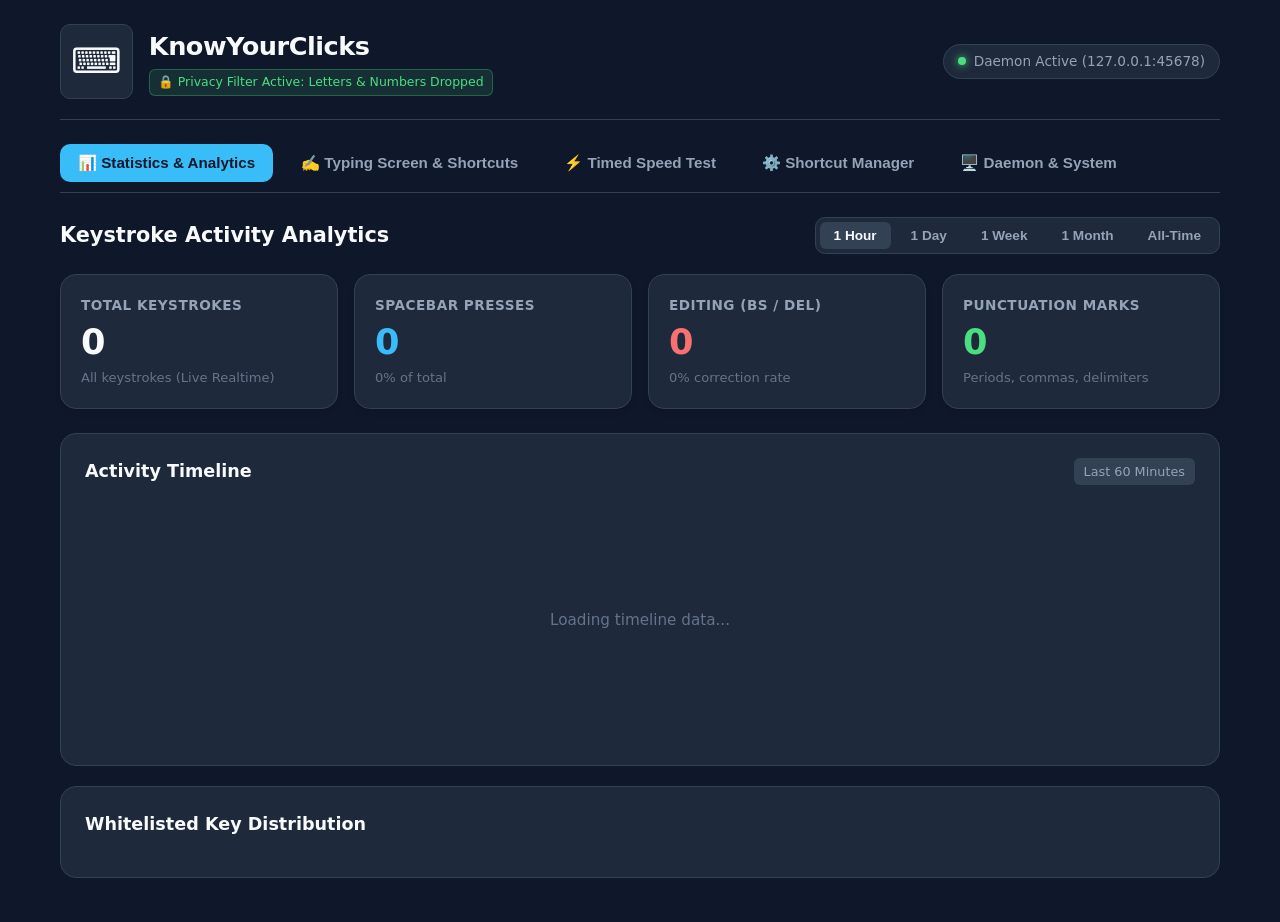
==== src/web/index.html @ 4fbbf3d6 "feat(linux): transfer linux contents to root of linux branch" ====
<!DOCTYPE html>
<html lang="en">
<head>
    <meta charset="UTF-8">
    <meta name="viewport" content="width=device-width, initial-scale=1.0">
    <title>KnowYourClicks - Privacy-First Keystroke & Speed Analytics</title>
    <link rel="stylesheet" href="css/style.css">
</head>
<body>
    <div class="app-container">
        <!-- Header -->
        <header class="app-header">
            <div class="header-brand">
                <div class="brand-logo">⌨️</div>
                <div class="brand-info">
                    <h1>KnowYourClicks</h1>
                    <span class="privacy-badge">🔒 Privacy Filter Active: Letters & Numbers Dropped</span>
                </div>
            </div>
            <div class="header-status">
                <span class="status-indicator active" id="daemon-status-pill">
                    <span class="pulse-dot"></span> Daemon Active (127.0.0.1:45678)
                </span>
            </div>
        </header>

        <!-- Navigation Tabs -->
        <nav class="nav-tabs">
            <button class="nav-tab active" data-tab="tab-stats">📊 Statistics & Analytics</button>
            <button class="nav-tab" data-tab="tab-typing">✍️ Typing Screen & Shortcuts</button>
            <button class="nav-tab" data-tab="tab-speed">⚡ Timed Speed Test</button>
            <button class="nav-tab" data-tab="tab-shortcuts">⚙️ Shortcut Manager</button>
            <button class="nav-tab" data-tab="tab-system">🖥️ Daemon & System</button>
        </nav>

        <!-- Main Content Area -->
        <main class="main-content">
            <!-- TAB 1: STATISTICS -->
            <section id="tab-stats" class="tab-pane active">
                <div class="section-toolbar">
                    <h2>Keystroke Activity Analytics</h2>
                    <div class="timeframe-selector">
                        <button class="btn-timeframe active" data-timeframe="1h">1 Hour</button>
                        <button class="btn-timeframe" data-timeframe="1d">1 Day</button>
                        <button class="btn-timeframe" data-timeframe="1w">1 Week</button>
                        <button class="btn-timeframe" data-timeframe="1m">1 Month</button>
                        <button class="btn-timeframe" data-timeframe="all">All-Time</button>
                    </div>
                </div>

                <!-- Stats Metric Cards -->
                <div class="metrics-grid">
                    <div class="metric-card">
                        <div class="metric-title">Total Keystrokes</div>
                        <div class="metric-value" id="stat-total-keys">0</div>
                        <div class="metric-subtitle">All keystrokes (Live Realtime)</div>
                    </div>
                    <div class="metric-card">
                        <div class="metric-title">Spacebar Presses</div>
                        <div class="metric-value highlight-blue" id="stat-spaces">0</div>
                        <div class="metric-subtitle" id="stat-spaces-percent">0% of total</div>
                    </div>
                    <div class="metric-card">
                        <div class="metric-title">Editing (BS / Del)</div>
                        <div class="metric-value highlight-red" id="stat-edits">0</div>
                        <div class="metric-subtitle" id="stat-correction-rate">0% correction rate</div>
                    </div>
                    <div class="metric-card">
                        <div class="metric-title">Punctuation Marks</div>
                        <div class="metric-value highlight-green" id="stat-punctuations">0</div>
                        <div class="metric-subtitle">Periods, commas, delimiters</div>
                    </div>
                </div>

                <!-- Timeline Chart Card -->
                <div class="card chart-card">
                    <div class="card-header">
                        <h3>Activity Timeline</h3>
                        <span class="card-tag" id="chart-timeframe-tag">Last 60 Minutes</span>
                    </div>
                    <div class="chart-container" id="timeline-chart-container">
                        <!-- SVG chart dynamically rendered via JS -->
                        <div class="empty-state">Loading timeline data...</div>
                    </div>
                </div>

                <!-- Key Distribution Breakdown -->
                <div class="card">
                    <div class="card-header">
                        <h3>Whitelisted Key Distribution</h3>
                    </div>
                    <div class="distribution-list" id="key-distribution-list">
                        <!-- Key bars rendered via JS -->
                    </div>
                </div>
            </section>

            <!-- TAB 2: TYPING SCREEN & SHORTCUT EXPANDER -->
            <section id="tab-typing" class="tab-pane">
                <div class="section-toolbar">
                    <h2>Interactive Typing Screen</h2>
                    <span class="badge-info">Shortcuts expand automatically when you press <strong>Space</strong></span>
                </div>

                <div class="typing-workspace">
                    <div class="typing-main">
                        <div class="typing-header">
                            <span class="live-counter">Words: <strong id="type-word-count">0</strong> | Chars: <strong id="type-char-count">0</strong> | Spaces: <strong id="type-space-count">0</strong></span>
                            <button class="btn btn-secondary btn-sm" id="btn-clear-typing">Clear Screen</button>
                        </div>
                        <textarea id="typing-area" class="typing-textarea" placeholder="Type here. For example, type 'idk' and press Space to test expansion..."></textarea>
                        <div class="expansion-alert" id="expansion-alert">
                            ✨ Expanded: <span id="alert-trigger">idk</span> ➔ <strong id="alert-replacement">i dont know</strong>
                        </div>
                    </div>

                    <div class="typing-sidebar">
                        <div class="card">
                            <h3>Active Shortcuts</h3>
                            <p class="text-muted">Type the abbreviation and press <kbd>Space</kbd>:</p>
                            <div class="shortcuts-cheat-sheet" id="shortcuts-cheat-sheet">
                                <!-- Populated dynamically -->
                            </div>
                        </div>
                    </div>
                </div>
            </section>

            <!-- TAB 3: TIMED SPEED TEST -->
            <section id="tab-speed" class="tab-pane">
                <div class="section-toolbar">
                    <h2>On-Demand Typing Speed Test</h2>
                    <p class="text-muted">Typing speed is counted only when explicitly triggered.</p>
                </div>

                <div class="speed-config-card card">
                    <div class="config-row">
                        <div class="config-group">
                            <label>1. Select Duration:</label>
                            <div class="timer-selector">
                                <button class="btn-timer active" data-duration="30">30s</button>
                                <button class="btn-timer" data-duration="60">60s</button>
                                <button class="btn-timer" data-duration="90">90s</button>
                                <button class="btn-timer" data-duration="120">120s</button>
                            </div>
                        </div>

                        <div class="config-group">
                            <label>2. Select Mode:</label>
                            <div class="mode-selector">
                                <label class="radio-label">
                                    <input type="radio" name="speed-mode" value="given_text" checked>
                                    <span>Try with Given Text (In-App)</span>
                                </label>
                                <label class="radio-label">
                                    <input type="radio" name="speed-mode" value="background">
                                    <span>Measure in Background (Passive)</span>
                                </label>
                            </div>
                        </div>
                    </div>

                    <div class="timer-action-bar">
                        <div class="countdown-display" id="speed-countdown">00:30</div>
                        <button class="btn btn-primary btn-lg" id="btn-speed-toggle">Start Speed Test</button>
                    </div>
                </div>

                <!-- Given Text Test Arena -->
                <div class="card test-arena hidden" id="given-text-arena">
                    <div class="prompt-box" id="test-prompt-text">
                        Loading sample prompt...
                    </div>
                    <textarea class="test-input" id="test-input-area" placeholder="Start typing the text above... Timer begins upon your first keystroke!" disabled></textarea>
                    <div class="live-stats-bar">
                        <span>Live WPM: <strong id="live-wpm">0.0</strong></span>
                        <span>Accuracy: <strong id="live-accuracy">100%</strong></span>
                        <span>Keys: <strong id="live-keys">0</strong></span>
                    </div>
                </div>

                <!-- Background Test Arena -->
                <div class="card test-arena hidden" id="background-arena">
                    <div class="bg-test-notice">
                        <h3>🎧 Background Speed Measurement Running</h3>
                        <p>Switch to any window (terminal, code editor, browser, chat). Your typing rhythm will be recorded using space and punctuation boundaries.</p>
                        <div class="progress-bar-container">
                            <div class="progress-bar-fill" id="bg-progress-fill"></div>
                        </div>
                        <p class="text-muted">A desktop notification will alert you when the timer completes.</p>
                    </div>
                </div>

                <!-- Recent Speed Tests History -->
                <div class="card">
                    <div class="card-header">
                        <h3>Recent Speed Test Results</h3>
                    </div>
                    <table class="data-table">
                        <thead>
                            <tr>
                                <th>Date/Time</th>
                                <th>Mode</th>
                                <th>Duration</th>
                                <th>WPM</th>
                                <th>CPM</th>
                                <th>Accuracy</th>
                                <th>Allowed Keys</th>
                            </tr>
                        </thead>
                        <tbody id="speed-history-tbody">
                            <!-- Populated dynamically -->
                        </tbody>
                    </table>
                </div>
            </section>

            <!-- TAB 4: SHORTCUT MANAGER -->
            <section id="tab-shortcuts" class="tab-pane">
                <div class="section-toolbar">
                    <h2>Shortcut Manager</h2>
                    <p class="text-muted">Create abbreviations that automatically expand upon pressing Space.</p>
                </div>

                <div class="card">
                    <h3>Add or Update Shortcut</h3>
                    <form id="form-add-shortcut" class="form-shortcut">
                        <div class="form-group">
                            <label for="input-shortcut">Shortcut Abbreviation</label>
                            <input type="text" id="input-shortcut" placeholder="e.g. idk" required>
                        </div>
                        <div class="form-group flex-2">
                            <label for="input-replacement">Expanded Replacement Text</label>
                            <input type="text" id="input-replacement" placeholder="e.g. i dont know" required>
                        </div>
                        <button type="submit" class="btn btn-primary">Save Shortcut</button>
                    </form>
                </div>

                <div class="card">
                    <h3>Configured Shortcuts</h3>
                    <table class="data-table">
                        <thead>
                            <tr>
                                <th>Trigger (on Space)</th>
                                <th>Expanded Text</th>
                                <th>Created</th>
                                <th>Action</th>
                            </tr>
                        </thead>
                        <tbody id="shortcuts-table-tbody">
                            <!-- Populated dynamically -->
                        </tbody>
                    </table>
                </div>
            </section>

            <!-- TAB 5: DAEMON & SYSTEM -->
            <section id="tab-system" class="tab-pane">
                <div class="section-toolbar">
                    <h2>Background Daemon & Linux System Integration</h2>
                </div>

                <div class="card">
                    <h3>Background Service Status</h3>
                    <div class="system-status-box" id="system-status-box">
                        Checking daemon...
                    </div>
                </div>

                <div class="card">
                    <h3>Hardware Key Listening (/dev/input)</h3>
                    <p>To enable system-wide background key listening without root, your user account should be added to the <code>input</code> group.</p>
                    <pre class="code-block">sudo usermod -aG input $USER</pre>
                    <p class="text-muted">Note: After running this command, log out and log back in for changes to apply.</p>
                </div>

                <div class="card">
                    <h3>Systemd User Service (Autostart on Boot)</h3>
                    <p>To keep the background service running even when all application windows are closed:</p>
                    <pre class="code-block">./install_service.sh</pre>
                    <p>Or manually via systemd:</p>
                    <pre class="code-block">systemctl --user enable knowyourclicks.service
systemctl --user start knowyourclicks.service</pre>
                </div>
            </section>
        </main>
    </div>

    <!-- Speed Test Completion Modal -->
    <div class="modal-backdrop hidden" id="modal-result">
        <div class="modal-content">
            <h2 id="modal-title">🎉 Speed Test Completed!</h2>
            <div class="modal-body">
                <div class="result-hero">
                    <div class="result-wpm-box">
                        <span class="wpm-number" id="result-wpm">0.0</span>
                        <span class="wpm-label">Words Per Minute</span>
                    </div>
                </div>
                <div class="result-stats-grid">
                    <div>Accuracy: <strong id="result-accuracy">--</strong></div>
                    <div>Duration: <strong id="result-duration">30s</strong></div>
                    <div>Spaces Counted: <strong id="result-spaces">0</strong></div>
                    <div>Corrections (BS): <strong id="result-edits">0</strong></div>
                </div>
            </div>
            <div class="modal-footer">
                <button class="btn btn-primary" id="btn-close-modal">Done</button>
            </div>
        </div>
    </div>

    <script src="js/app.js"></script>
</body>
</html>
---- src/web/css/style.css ----
/* KnowYourClicks Modern Dark Theme */
:root {
    --bg-primary: #0f172a;
    --bg-secondary: #1e293b;
    --bg-card: #1e293b;
    --bg-input: #0f172a;
    --border-color: #334155;
    --text-primary: #f8fafc;
    --text-secondary: #94a3b8;
    --text-muted: #64748b;
    
    --accent-blue: #38bdf8;
    --accent-blue-hover: #0284c7;
    --accent-green: #4ade80;
    --accent-red: #f87171;
    --accent-purple: #c084fc;
    --accent-amber: #fbbf24;
    
    --radius-sm: 6px;
    --radius-md: 10px;
    --radius-lg: 16px;
    --font-mono: ui-monospace, SFMono-Regular, Menlo, Monaco, Consolas, monospace;
    --font-sans: system-ui, -apple-system, BlinkMacSystemFont, "Segoe UI", Roboto, sans-serif;
}

* {
    box-sizing: border-box;
    margin: 0;
    padding: 0;
}

body {
    background-color: var(--bg-primary);
    color: var(--text-primary);
    font-family: var(--font-sans);
    line-height: 1.5;
    min-height: 100vh;
}

.app-container {
    max-width: 1200px;
    margin: 0 auto;
    padding: 24px 20px;
}

/* Header */
.app-header {
    display: flex;
    justify-content: space-between;
    align-items: center;
    padding-bottom: 20px;
    border-bottom: 1px solid var(--border-color);
    margin-bottom: 24px;
}

.header-brand {
    display: flex;
    align-items: center;
    gap: 16px;
}

.brand-logo {
    font-size: 2.2rem;
    background: #1e293b;
    padding: 10px;
    border-radius: var(--radius-md);
    border: 1px solid var(--border-color);
}

.brand-info h1 {
    font-size: 1.6rem;
    font-weight: 700;
    letter-spacing: -0.5px;
    color: var(--text-primary);
}

.privacy-badge {
    display: inline-block;
    background: rgba(74, 222, 128, 0.12);
    color: var(--accent-green);
    border: 1px solid rgba(74, 222, 128, 0.3);
    font-size: 0.78rem;
    font-weight: 500;
    padding: 3px 8px;
    border-radius: var(--radius-sm);
    margin-top: 4px;
}

.status-indicator {
    display: inline-flex;
    align-items: center;
    gap: 8px;
    font-size: 0.85rem;
    color: var(--text-secondary);
    background: var(--bg-secondary);
    padding: 6px 14px;
    border-radius: 9999px;
    border: 1px solid var(--border-color);
}

.pulse-dot {
    width: 8px;
    height: 8px;
    background-color: var(--accent-green);
    border-radius: 50%;
    box-shadow: 0 0 8px var(--accent-green);
}

/* Navigation Tabs */
.nav-tabs {
    display: flex;
    gap: 10px;
    margin-bottom: 24px;
    border-bottom: 1px solid var(--border-color);
    padding-bottom: 10px;
    overflow-x: auto;
}

.nav-tab {
    background: transparent;
    border: none;
    color: var(--text-secondary);
    font-size: 0.95rem;
    font-weight: 600;
    padding: 10px 18px;
    border-radius: var(--radius-md);
    cursor: pointer;
    transition: all 0.2s ease;
    white-space: nowrap;
}

.nav-tab:hover {
    background: var(--bg-secondary);
    color: var(--text-primary);
}

.nav-tab.active {
    background: var(--accent-blue);
    color: #0f172a;
}

/* Tab Panes */
.tab-pane {
    display: none;
}

.tab-pane.active {
    display: block;
    animation: fadeIn 0.2s ease;
}

@keyframes fadeIn {
    from { opacity: 0; transform: translateY(4px); }
    to { opacity: 1; transform: translateY(0); }
}

/* Section Toolbars */
.section-toolbar {
    display: flex;
    justify-content: space-between;
    align-items: center;
    margin-bottom: 20px;
    flex-wrap: wrap;
    gap: 12px;
}

.section-toolbar h2 {
    font-size: 1.3rem;
    font-weight: 600;
}

.timeframe-selector {
    display: flex;
    gap: 6px;
    background: var(--bg-secondary);
    padding: 4px;
    border-radius: var(--radius-md);
    border: 1px solid var(--border-color);
}

.btn-timeframe {
    background: transparent;
    border: none;
    color: var(--text-secondary);
    font-size: 0.85rem;
    font-weight: 600;
    padding: 6px 14px;
    border-radius: var(--radius-sm);
    cursor: pointer;
    transition: all 0.2s;
}

.btn-timeframe:hover {
    color: var(--text-primary);
}

.btn-timeframe.active {
    background: #334155;
    color: var(--text-primary);
}

/* Metric Cards Grid */
.metrics-grid {
    display: grid;
    grid-template-columns: repeat(auto-fit, minmax(220px, 1fr));
    gap: 16px;
    margin-bottom: 24px;
}

.metric-card {
    background: var(--bg-card);
    border: 1px solid var(--border-color);
    border-radius: var(--radius-lg);
    padding: 20px;
    box-shadow: 0 4px 6px -1px rgba(0, 0, 0, 0.1);
}

.metric-title {
    font-size: 0.85rem;
    font-weight: 600;
    text-transform: uppercase;
    letter-spacing: 0.5px;
    color: var(--text-secondary);
    margin-bottom: 8px;
}

.metric-value {
    font-size: 2.2rem;
    font-weight: 800;
    line-height: 1.1;
    margin-bottom: 6px;
}

.highlight-blue { color: var(--accent-blue); }
.highlight-red { color: var(--accent-red); }
.highlight-green { color: var(--accent-green); }

.metric-subtitle {
    font-size: 0.82rem;
    color: var(--text-muted);
}

/* Cards */
.card {
    background: var(--bg-card);
    border: 1px solid var(--border-color);
    border-radius: var(--radius-lg);
    padding: 24px;
    margin-bottom: 20px;
}

.card-header {
    display: flex;
    justify-content: space-between;
    align-items: center;
    margin-bottom: 16px;
}

.card-header h3 {
    font-size: 1.1rem;
    font-weight: 600;
}

.card-tag {
    font-size: 0.8rem;
    background: #334155;
    color: var(--text-secondary);
    padding: 4px 10px;
    border-radius: var(--radius-sm);
}

/* Charts */
.chart-container {
    height: 240px;
    display: flex;
    align-items: center;
    justify-content: center;
    width: 100%;
}

.empty-state {
    color: var(--text-muted);
    font-size: 0.95rem;
}

/* Key Distribution Bars */
.distribution-list {
    display: flex;
    flex-direction: column;
    gap: 12px;
}

.dist-row {
    display: flex;
    align-items: center;
    gap: 14px;
    font-size: 0.9rem;
}

.dist-name {
    width: 120px;
    font-weight: 500;
    color: var(--text-primary);
}

.dist-bar-bg {
    flex: 1;
    background: #0f172a;
    height: 10px;
    border-radius: 9999px;
    overflow: hidden;
}

.dist-bar-fill {
    height: 100%;
    background: var(--accent-blue);
    border-radius: 9999px;
    transition: width 0.4s ease;
}

.dist-count {
    width: 70px;
    text-align: right;
    font-weight: 600;
    color: var(--text-secondary);
}

/* Typing Screen Tab */
.typing-workspace {
    display: grid;
    grid-template-columns: 2fr 1fr;
    gap: 20px;
}

@media (max-width: 850px) {
    .typing-workspace {
        grid-template-columns: 1fr;
    }
}

.typing-main {
    display: flex;
    flex-direction: column;
    gap: 12px;
}

.typing-header {
    display: flex;
    justify-content: space-between;
    align-items: center;
}

.live-counter {
    font-size: 0.88rem;
    color: var(--text-secondary);
}

.typing-textarea {
    width: 100%;
    height: 280px;
    background: var(--bg-input);
    border: 1px solid var(--border-color);
    border-radius: var(--radius-md);
    color: var(--text-primary);
    font-family: var(--font-mono);
    font-size: 1.05rem;
    padding: 16px;
    resize: vertical;
    outline: none;
    line-height: 1.6;
}

.typing-textarea:focus {
    border-color: var(--accent-blue);
    box-shadow: 0 0 0 2px rgba(56, 189, 248, 0.2);
}

.expansion-alert {
    display: none;
    background: rgba(56, 189, 248, 0.15);
    border: 1px solid rgba(56, 189, 248, 0.4);
    color: var(--accent-blue);
    padding: 10px 14px;
    border-radius: var(--radius-md);
    font-size: 0.9rem;
    animation: fadeIn 0.2s ease;
}

.shortcuts-cheat-sheet {
    display: flex;
    flex-direction: column;
    gap: 8px;
    margin-top: 12px;
    max-height: 240px;
    overflow-y: auto;
}

.cheat-item {
    display: flex;
    justify-content: space-between;
    align-items: center;
    background: var(--bg-input);
    padding: 8px 12px;
    border-radius: var(--radius-sm);
    font-size: 0.88rem;
    border: 1px solid var(--border-color);
}

.cheat-trigger {
    color: var(--accent-blue);
    font-weight: 700;
    font-family: var(--font-mono);
}

.cheat-arrow {
    color: var(--text-muted);
}

.cheat-rep {
    color: var(--text-secondary);
}

/* Speed Test Tab */
.speed-config-card {
    display: flex;
    flex-direction: column;
    gap: 20px;
}

.config-row {
    display: flex;
    gap: 40px;
    flex-wrap: wrap;
}

.config-group label {
    display: block;
    font-size: 0.9rem;
    font-weight: 600;
    margin-bottom: 10px;
    color: var(--text-secondary);
}

.timer-selector {
    display: flex;
    gap: 8px;
}

.btn-timer {
    background: #0f172a;
    border: 1px solid var(--border-color);
    color: var(--text-secondary);
    padding: 8px 18px;
    border-radius: var(--radius-md);
    font-weight: 700;
    cursor: pointer;
    transition: all 0.2s;
}

.btn-timer.active {
    background: var(--accent-blue);
    color: #0f172a;
    border-color: var(--accent-blue);
}

.mode-selector {
    display: flex;
    flex-direction: column;
    gap: 8px;
}

.radio-label {
    display: flex;
    align-items: center;
    gap: 10px;
    cursor: pointer;
    font-size: 0.92rem;
}

.timer-action-bar {
    display: flex;
    align-items: center;
    gap: 24px;
    border-top: 1px solid var(--border-color);
    padding-top: 20px;
}

.countdown-display {
    font-family: var(--font-mono);
    font-size: 2.8rem;
    font-weight: 800;
    color: var(--accent-blue);
    letter-spacing: 2px;
}

.test-arena {
    margin-top: 20px;
}

.prompt-box {
    background: var(--bg-input);
    padding: 18px;
    border-radius: var(--radius-md);
    font-size: 1.15rem;
    line-height: 1.7;
    margin-bottom: 16px;
    border: 1px solid var(--border-color);
    user-select: none;
}

.test-input {
    width: 100%;
    height: 120px;
    background: var(--bg-input);
    border: 1px solid var(--border-color);
    border-radius: var(--radius-md);
    color: var(--text-primary);
    font-family: var(--font-sans);
    font-size: 1.1rem;
    padding: 14px;
    outline: none;
}

.live-stats-bar {
    display: flex;
    gap: 30px;
    margin-top: 12px;
    font-size: 1rem;
    color: var(--text-secondary);
}

.bg-test-notice {
    text-align: center;
    padding: 24px 10px;
}

.bg-test-notice h3 {
    color: var(--accent-blue);
    margin-bottom: 8px;
}

.progress-bar-container {
    width: 100%;
    max-width: 400px;
    margin: 20px auto;
    height: 12px;
    background: #0f172a;
    border-radius: 9999px;
    overflow: hidden;
}

.progress-bar-fill {
    width: 0%;
    height: 100%;
    background: var(--accent-blue);
    transition: width 0.5s linear;
}

/* Data Tables */
.data-table {
    width: 100%;
    border-collapse: collapse;
    font-size: 0.92rem;
    margin-top: 12px;
}

.data-table th, .data-table td {
    padding: 12px 14px;
    text-align: left;
    border-bottom: 1px solid var(--border-color);
}

.data-table th {
    color: var(--text-secondary);
    font-weight: 600;
    background: #192233;
}

.data-table tr:hover {
    background: rgba(255, 255, 255, 0.02);
}

/* Forms */
.form-shortcut {
    display: flex;
    gap: 16px;
    flex-wrap: wrap;
    margin-top: 14px;
}

.form-group {
    display: flex;
    flex-direction: column;
    gap: 6px;
    flex: 1;
    min-width: 180px;
}

.flex-2 { flex: 2; }

.form-group label {
    font-size: 0.85rem;
    font-weight: 600;
    color: var(--text-secondary);
}

.form-group input {
    background: var(--bg-input);
    border: 1px solid var(--border-color);
    padding: 10px 14px;
    border-radius: var(--radius-sm);
    color: var(--text-primary);
    font-size: 0.95rem;
    outline: none;
}

.form-group input:focus {
    border-color: var(--accent-blue);
}

/* Buttons */
.btn {
    border: none;
    border-radius: var(--radius-md);
    font-weight: 600;
    cursor: pointer;
    transition: all 0.2s;
    display: inline-flex;
    align-items: center;
    justify-content: center;
    gap: 8px;
}

.btn-primary {
    background: var(--accent-blue);
    color: #0f172a;
    padding: 10px 20px;
}

.btn-primary:hover {
    background: var(--accent-blue-hover);
}

.btn-secondary {
    background: #334155;
    color: var(--text-primary);
    padding: 8px 16px;
}

.btn-secondary:hover {
    background: #475569;
}

.btn-danger {
    background: rgba(248, 113, 113, 0.15);
    color: var(--accent-red);
    border: 1px solid rgba(248, 113, 113, 0.3);
    padding: 4px 10px;
    font-size: 0.8rem;
    border-radius: var(--radius-sm);
}

.btn-danger:hover {
    background: var(--accent-red);
    color: #fff;
}

.btn-sm {
    padding: 6px 12px;
    font-size: 0.85rem;
}

.btn-lg {
    padding: 14px 28px;
    font-size: 1.05rem;
}

/* Modals */
.modal-backdrop {
    position: fixed;
    top: 0;
    left: 0;
    right: 0;
    bottom: 0;
    background: rgba(15, 23, 42, 0.8);
    display: flex;
    align-items: center;
    justify-content: center;
    z-index: 999;
}

.modal-content {
    background: var(--bg-card);
    border: 1px solid var(--border-color);
    border-radius: var(--radius-lg);
    width: 90%;
    max-width: 480px;
    padding: 28px;
    box-shadow: 0 20px 25px -5px rgba(0, 0, 0, 0.5);
    text-align: center;
}

.result-hero {
    margin: 20px 0;
}

.result-wpm-box {
    display: flex;
    flex-direction: column;
}

.wpm-number {
    font-size: 3.8rem;
    font-weight: 900;
    color: var(--accent-blue);
    line-height: 1;
}

.wpm-label {
    font-size: 0.95rem;
    color: var(--text-secondary);
    margin-top: 6px;
}

.result-stats-grid {
    display: grid;
    grid-template-columns: 1fr 1fr;
    gap: 12px;
    background: var(--bg-input);
    padding: 14px;
    border-radius: var(--radius-md);
    margin-bottom: 20px;
    font-size: 0.9rem;
    text-align: left;
}

.code-block {
    background: var(--bg-input);
    border: 1px solid var(--border-color);
    padding: 12px 16px;
    border-radius: var(--radius-md);
    font-family: var(--font-mono);
    font-size: 0.9rem;
    color: var(--accent-blue);
    margin: 10px 0;
    overflow-x: auto;
}

.badge-info {
    font-size: 0.85rem;
    color: var(--accent-blue);
    background: rgba(56, 189, 248, 0.1);
    padding: 4px 12px;
    border-radius: var(--radius-sm);
}

.hidden { display: none !important; }

kbd {
    background: #334155;
    color: #f8fafc;
    padding: 2px 6px;
    border-radius: 4px;
    font-size: 0.8rem;
    font-family: var(--font-mono);
    border: 1px solid #475569;
}
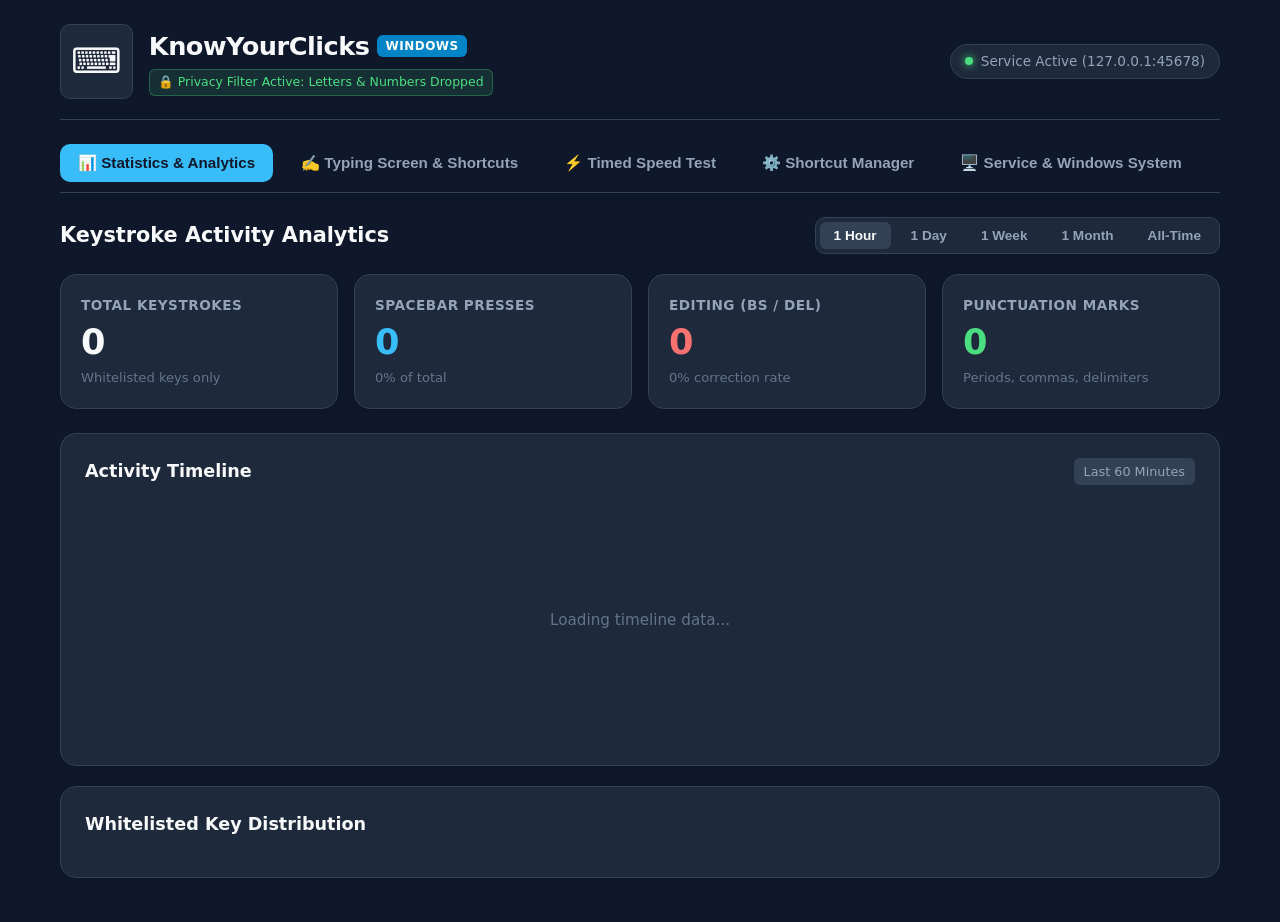
==== commit 85b496be: "feat(windows): transfer windows contents to root of windows branch" ====
--- a/src/web/index.html
+++ b/src/web/index.html
@@ -3,7 +3,7 @@
 <head>
     <meta charset="UTF-8">
     <meta name="viewport" content="width=device-width, initial-scale=1.0">
-    <title>KnowYourClicks - Privacy-First Keystroke & Speed Analytics</title>
+    <title>KnowYourClicks - Privacy-First Keystroke & Speed Analytics (Windows)</title>
     <link rel="stylesheet" href="css/style.css">
 </head>
 <body>
@@ -13,13 +13,13 @@
             <div class="header-brand">
                 <div class="brand-logo">⌨️</div>
                 <div class="brand-info">
-                    <h1>KnowYourClicks</h1>
+                    <h1>KnowYourClicks <span class="platform-tag">Windows</span></h1>
                     <span class="privacy-badge">🔒 Privacy Filter Active: Letters & Numbers Dropped</span>
                 </div>
             </div>
             <div class="header-status">
                 <span class="status-indicator active" id="daemon-status-pill">
-                    <span class="pulse-dot"></span> Daemon Active (127.0.0.1:45678)
+                    <span class="pulse-dot"></span> Service Active (127.0.0.1:45678)
                 </span>
             </div>
         </header>
@@ -30,7 +30,7 @@
             <button class="nav-tab" data-tab="tab-typing">✍️ Typing Screen & Shortcuts</button>
             <button class="nav-tab" data-tab="tab-speed">⚡ Timed Speed Test</button>
             <button class="nav-tab" data-tab="tab-shortcuts">⚙️ Shortcut Manager</button>
-            <button class="nav-tab" data-tab="tab-system">🖥️ Daemon & System</button>
+            <button class="nav-tab" data-tab="tab-system">🖥️ Service & Windows System</button>
         </nav>
 
         <!-- Main Content Area -->
@@ -53,7 +53,7 @@
                     <div class="metric-card">
                         <div class="metric-title">Total Keystrokes</div>
                         <div class="metric-value" id="stat-total-keys">0</div>
-                        <div class="metric-subtitle">All keystrokes (Live Realtime)</div>
+                        <div class="metric-subtitle">Whitelisted keys only</div>
                     </div>
                     <div class="metric-card">
                         <div class="metric-title">Spacebar Presses</div>
@@ -183,11 +183,11 @@
                 <div class="card test-arena hidden" id="background-arena">
                     <div class="bg-test-notice">
                         <h3>🎧 Background Speed Measurement Running</h3>
-                        <p>Switch to any window (terminal, code editor, browser, chat). Your typing rhythm will be recorded using space and punctuation boundaries.</p>
+                        <p>Switch to any Windows app (Word, Notepad, VS Code, Browser, Teams). Your typing rhythm will be recorded using space and punctuation boundaries.</p>
                         <div class="progress-bar-container">
                             <div class="progress-bar-fill" id="bg-progress-fill"></div>
                         </div>
-                        <p class="text-muted">A desktop notification will alert you when the timer completes.</p>
+                        <p class="text-muted">A Windows desktop notification will alert you when the timer completes.</p>
                     </div>
                 </div>
 
@@ -255,33 +255,36 @@
                 </div>
             </section>
 
-            <!-- TAB 5: DAEMON & SYSTEM -->
+            <!-- TAB 5: SERVICE & WINDOWS SYSTEM -->
             <section id="tab-system" class="tab-pane">
                 <div class="section-toolbar">
-                    <h2>Background Daemon & Linux System Integration</h2>
+                    <h2>Windows Service & System Integration</h2>
                 </div>
 
                 <div class="card">
                     <h3>Background Service Status</h3>
                     <div class="system-status-box" id="system-status-box">
-                        Checking daemon...
-                    </div>
-                </div>
-
-                <div class="card">
-                    <h3>Hardware Key Listening (/dev/input)</h3>
-                    <p>To enable system-wide background key listening without root, your user account should be added to the <code>input</code> group.</p>
-                    <pre class="code-block">sudo usermod -aG input $USER</pre>
-                    <p class="text-muted">Note: After running this command, log out and log back in for changes to apply.</p>
-                </div>
-
-                <div class="card">
-                    <h3>Systemd User Service (Autostart on Boot)</h3>
-                    <p>To keep the background service running even when all application windows are closed:</p>
-                    <pre class="code-block">./install_service.sh</pre>
-                    <p>Or manually via systemd:</p>
-                    <pre class="code-block">systemctl --user enable knowyourclicks.service
-systemctl --user start knowyourclicks.service</pre>
+                        Checking Windows service...
+                    </div>
+                </div>
+
+                <div class="card">
+                    <h3>Win32 Low-Level Hook (WH_KEYBOARD_LL)</h3>
+                    <p>Monitors keyboard events globally across all Windows applications using native Win32 APIs with zero external DLLs.</p>
+                    <p class="text-muted">Privacy Filter strictly whitelists Space, Backspace, Delete, and Punctuation marks. All letters (A-Z) and numbers (0-9) are immediately discarded at the Win32 hook callback.</p>
+                </div>
+
+                <div class="card">
+                    <h3>Windows Autostart on Login (Registry)</h3>
+                    <p>To run KnowYourClicks silently in the background on Windows startup, execute:</p>
+                    <pre class="code-block">install_autostart.bat</pre>
+                    <p class="text-muted">Registers under <code>HKCU\Software\Microsoft\Windows\CurrentVersion\Run\KnowYourClicks</code>. To remove, run <code>uninstall_autostart.bat</code>.</p>
+                </div>
+
+                <div class="card">
+                    <h3>Local Storage Location (Zero Cloud)</h3>
+                    <p>All aggregated keystroke counts and shortcuts stay 100% on your device at:</p>
+                    <pre class="code-block">%LOCALAPPDATA%\KnowYourClicks\stats.db</pre>
                 </div>
             </section>
         </main>
--- a/src/web/css/style.css
+++ b/src/web/css/style.css
@@ -1,4 +1,4 @@
-/* KnowYourClicks Modern Dark Theme */
+/* KnowYourClicks Windows - Modern Dark Theme */
 :root {
     --bg-primary: #0f172a;
     --bg-secondary: #1e293b;
@@ -19,8 +19,8 @@
     --radius-sm: 6px;
     --radius-md: 10px;
     --radius-lg: 16px;
-    --font-mono: ui-monospace, SFMono-Regular, Menlo, Monaco, Consolas, monospace;
-    --font-sans: system-ui, -apple-system, BlinkMacSystemFont, "Segoe UI", Roboto, sans-serif;
+    --font-mono: ui-monospace, SFMono-Regular, Menlo, Monaco, Consolas, "Courier New", monospace;
+    --font-sans: "Segoe UI", system-ui, -apple-system, BlinkMacSystemFont, Roboto, sans-serif;
 }
 
 * {
@@ -72,6 +72,20 @@
     font-weight: 700;
     letter-spacing: -0.5px;
     color: var(--text-primary);
+    display: flex;
+    align-items: center;
+    gap: 8px;
+}
+
+.platform-tag {
+    font-size: 0.75rem;
+    background: #0284c7;
+    color: #fff;
+    padding: 2px 8px;
+    border-radius: var(--radius-sm);
+    font-weight: 600;
+    letter-spacing: 0.5px;
+    text-transform: uppercase;
 }
 
 .privacy-badge {
@@ -298,7 +312,7 @@
 }
 
 .dist-name {
-    width: 120px;
+    width: 130px;
     font-weight: 500;
     color: var(--text-primary);
 }
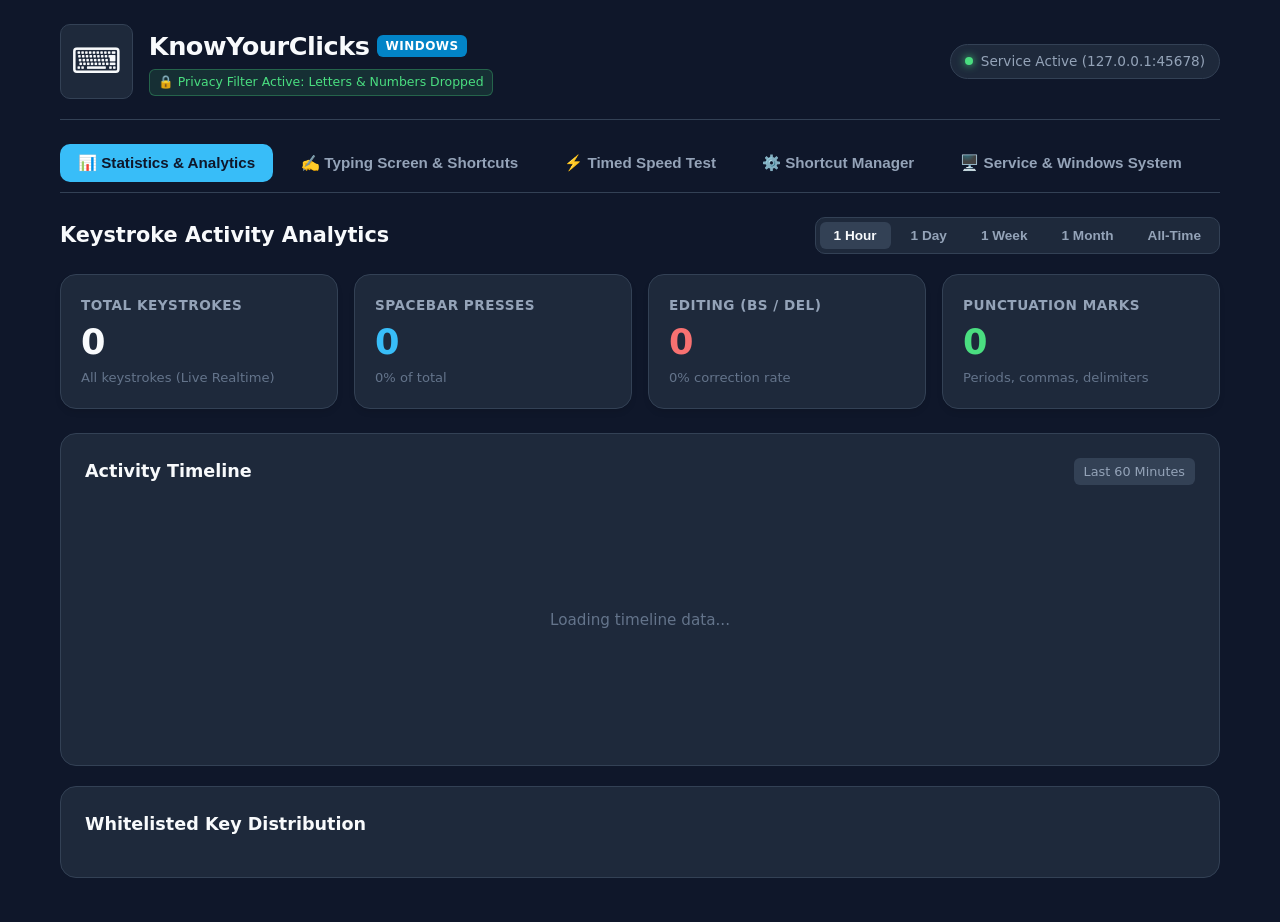
==== commit bdd6e44b: "feat(windows): add real-time total keystrokes, async batch DB queue, and updated live dashboard" ====
--- a/src/web/index.html
+++ b/src/web/index.html
@@ -53,7 +53,7 @@
                     <div class="metric-card">
                         <div class="metric-title">Total Keystrokes</div>
                         <div class="metric-value" id="stat-total-keys">0</div>
-                        <div class="metric-subtitle">Whitelisted keys only</div>
+                        <div class="metric-subtitle">All keystrokes (Live Realtime)</div>
                     </div>
                     <div class="metric-card">
                         <div class="metric-title">Spacebar Presses</div>
